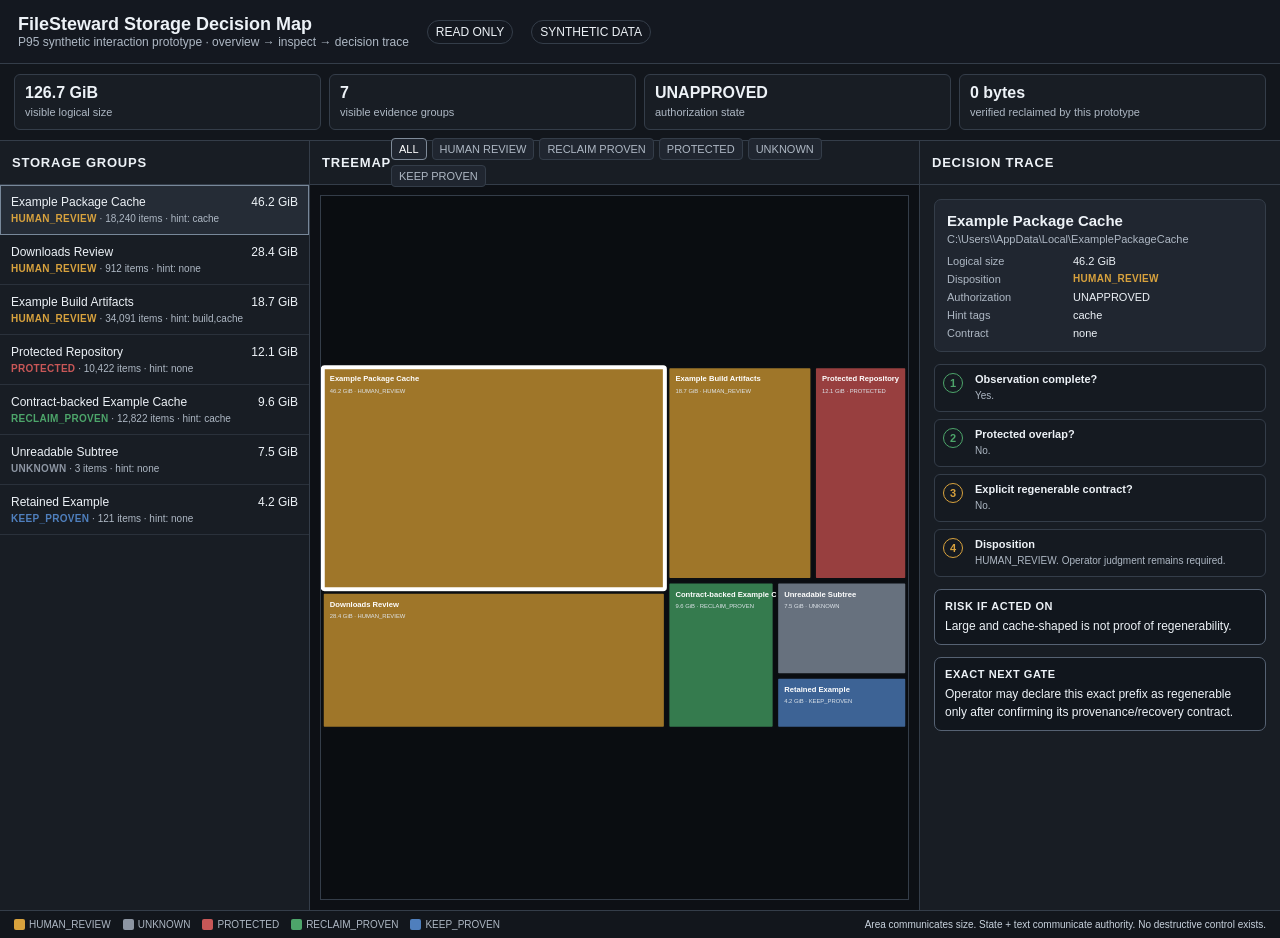
==== docs/program/storage-reclaim-visualization-prototype.html @ 6a645ec7 "prototype: add synthetic storage decision map" ====
<!doctype html>
<html lang="en">
<head>
<meta charset="utf-8">
<meta name="viewport" content="width=device-width,initial-scale=1">
<title>FileSteward Storage Decision Map — Synthetic P95 Prototype</title>
<style>
:root{
  font-family:Segoe UI,Arial,sans-serif;
  color-scheme:dark;
  --bg:#101318;--panel:#181d24;--panel2:#202630;--line:#343d49;--text:#edf2f7;--muted:#aeb8c4;
  --review:#d8a23d;--unknown:#8d96a3;--protected:#c85757;--reclaim:#4da56a;--keep:#4f7fbd;--select:#ffffff;
}
*{box-sizing:border-box}
body{margin:0;background:var(--bg);color:var(--text)}
button{font:inherit}
.app{min-height:100vh;display:grid;grid-template-rows:auto auto 1fr auto}
header{display:flex;gap:18px;align-items:center;padding:14px 18px;border-bottom:1px solid var(--line);background:#141820}
header h1{font-size:18px;margin:0;font-weight:650}
header .sub{font-size:12px;color:var(--muted)}
.badge{display:inline-flex;align-items:center;gap:6px;padding:4px 8px;border:1px solid var(--line);border-radius:999px;font-size:12px}
.metrics{display:grid;grid-template-columns:repeat(4,minmax(120px,1fr));gap:8px;padding:10px 14px;border-bottom:1px solid var(--line);background:#12161c}
.metric{background:var(--panel);border:1px solid var(--line);padding:9px 10px;border-radius:6px}
.metric b{display:block;font-size:16px}.metric span{font-size:11px;color:var(--muted)}
.workspace{display:grid;grid-template-columns:310px minmax(420px,1fr) 360px;min-height:0}
.pane{min-width:0;min-height:0;border-right:1px solid var(--line);background:var(--panel)}
.pane:last-child{border-right:0}
.pane-head{height:44px;display:flex;align-items:center;justify-content:space-between;padding:0 12px;border-bottom:1px solid var(--line)}
.pane-head h2{font-size:13px;margin:0;text-transform:uppercase;letter-spacing:.06em}
.controls{display:flex;gap:5px;flex-wrap:wrap}
.filter{border:1px solid var(--line);background:var(--panel2);color:var(--muted);padding:4px 7px;border-radius:4px;font-size:11px;cursor:pointer}
.filter.active{color:#fff;border-color:#7f8b99}
.list{overflow:auto;height:calc(100vh - 175px)}
.row{display:grid;grid-template-columns:1fr auto;gap:8px;padding:10px 11px;border-bottom:1px solid #2a313b;cursor:pointer}
.row:hover,.row.selected{background:#252c36}.row.selected{outline:1px solid #78889a;outline-offset:-1px}
.row .name{font-size:12px;white-space:nowrap;overflow:hidden;text-overflow:ellipsis}
.row .meta{font-size:10px;color:var(--muted);margin-top:4px}
.row .size{text-align:right;font-size:12px;font-variant-numeric:tabular-nums}
.state{font-size:10px;font-weight:700;letter-spacing:.03em}
.state.HUMAN_REVIEW{color:var(--review)}.state.UNKNOWN{color:var(--unknown)}.state.PROTECTED{color:var(--protected)}
.state.RECLAIM_PROVEN{color:var(--reclaim)}.state.KEEP_PROVEN{color:var(--keep)}
.map-wrap{height:calc(100vh - 175px);padding:10px;background:#0d1015}
#treemap{width:100%;height:100%;display:block;border:1px solid var(--line);background:#0a0d11}
.node{cursor:pointer}.node rect{stroke:#0b0e12;stroke-width:2;vector-effect:non-scaling-stroke}
.node.selected rect{stroke:var(--select);stroke-width:4}
.node text{pointer-events:none;fill:white;font-size:13px;font-weight:650}
.node .tiny{font-size:10px;font-weight:400;fill:#e0e6ec}
.decision{padding:14px;overflow:auto;height:calc(100vh - 175px)}
.selected-card{border:1px solid var(--line);border-radius:7px;background:var(--panel2);padding:12px;margin-bottom:12px}
.selected-card h3{font-size:15px;margin:0 0 4px}.path{font-size:11px;color:var(--muted);word-break:break-all}
.kv{display:grid;grid-template-columns:120px 1fr;gap:6px;font-size:11px;margin-top:10px}.kv div:nth-child(odd){color:var(--muted)}
.trace{display:grid;gap:7px}.step{display:grid;grid-template-columns:24px 1fr;gap:8px;align-items:start;border:1px solid var(--line);border-radius:6px;padding:8px;background:#151a21}
.step .mark{width:20px;height:20px;border-radius:50%;display:grid;place-items:center;font-size:11px;font-weight:700;border:1px solid #596574}
.step.pass .mark{border-color:var(--reclaim);color:var(--reclaim)}
.step.stop .mark{border-color:var(--review);color:var(--review)}
.step.block .mark{border-color:var(--protected);color:var(--protected)}
.step.wait .mark{border-color:var(--unknown);color:var(--unknown)}
.step b{display:block;font-size:11px}.step span{font-size:10px;color:var(--muted)}
.next{margin-top:12px;border:1px solid #566273;border-radius:7px;padding:10px;background:#11161d}
.next b{display:block;font-size:11px;text-transform:uppercase;letter-spacing:.05em;margin-bottom:4px}.next span{font-size:12px}
.legend{display:flex;gap:12px;align-items:center;flex-wrap:wrap;padding:8px 14px;border-top:1px solid var(--line);background:#12161c;font-size:10px;color:var(--muted)}
.legend i{display:inline-block;width:11px;height:11px;border-radius:2px;margin-right:4px;vertical-align:-2px}
.notice{margin-left:auto;color:#c9d3de}
@media(max-width:1000px){.workspace{grid-template-columns:260px 1fr}.pane.decision-pane{grid-column:1/-1;border-top:1px solid var(--line)}.decision{height:auto}.map-wrap,.list{height:560px}.metrics{grid-template-columns:repeat(2,1fr)}}
</style>
</head>
<body>
<div class="app">
<header>
  <div>
    <h1>FileSteward Storage Decision Map</h1>
    <div class="sub">P95 synthetic interaction prototype · overview → inspect → decision trace</div>
  </div>
  <span class="badge">READ ONLY</span>
  <span class="badge">SYNTHETIC DATA</span>
</header>
<section class="metrics">
  <div class="metric"><b id="visibleSize">0 GiB</b><span>visible logical size</span></div>
  <div class="metric"><b id="visibleItems">0</b><span>visible evidence groups</span></div>
  <div class="metric"><b>UNAPPROVED</b><span>authorization state</span></div>
  <div class="metric"><b>0 bytes</b><span>verified reclaimed by this prototype</span></div>
</section>
<main class="workspace">
  <section class="pane">
    <div class="pane-head"><h2>Storage groups</h2></div>
    <div id="list" class="list"></div>
  </section>

  <section class="pane">
    <div class="pane-head">
      <h2>Treemap</h2>
      <div id="filters" class="controls"></div>
    </div>
    <div class="map-wrap"><svg id="treemap" viewBox="0 0 1000 620" role="img" aria-label="Synthetic FileSteward storage treemap"></svg></div>
  </section>

  <section class="pane decision-pane">
    <div class="pane-head"><h2>Decision trace</h2></div>
    <div id="decision" class="decision"></div>
  </section>
</main>
<footer class="legend">
  <span><i style="background:var(--review)"></i>HUMAN_REVIEW</span>
  <span><i style="background:var(--unknown)"></i>UNKNOWN</span>
  <span><i style="background:var(--protected)"></i>PROTECTED</span>
  <span><i style="background:var(--reclaim)"></i>RECLAIM_PROVEN</span>
  <span><i style="background:var(--keep)"></i>KEEP_PROVEN</span>
  <span class="notice">Area communicates size. State + text communicate authority. No destructive control exists.</span>
</footer>
</div>
<script>
const DATA = [
 {id:"pkg",name:"Example Package Cache",path:"C:\\Users\\<profile>\\AppData\\Local\\ExamplePackageCache",gib:46.2,items:18240,state:"HUMAN_REVIEW",auth:"UNAPPROVED",hint:"cache",scan:"COMPLETE",protection:"UNRELATED",contract:null,risk:"Large and cache-shaped is not proof of regenerability.",next:"Operator may declare this exact prefix as regenerable only after confirming its provenance/recovery contract."},
 {id:"downloads",name:"Downloads Review",path:"C:\\Users\\<profile>\\Downloads",gib:28.4,items:912,state:"HUMAN_REVIEW",auth:"UNAPPROVED",hint:"none",scan:"COMPLETE",protection:"UNRELATED",contract:null,risk:"Personal meaning is unknown; size is not deletion authority.",next:"Inspect or classify deliberately. Do not create a broad regenerable contract."},
 {id:"build",name:"Example Build Artifacts",path:"C:\\Users\\<profile>\\dev\\example-project\\.cache",gib:18.7,items:34091,state:"HUMAN_REVIEW",auth:"UNAPPROVED",hint:"build,cache",scan:"COMPLETE",protection:"UNRELATED",contract:null,risk:"Appears generated, but FileSteward requires an explicit regenerability contract.",next:"Confirm exact build/cache semantics, then optionally declare only this precise prefix."},
 {id:"protected",name:"Protected Repository",path:"C:\\Users\\<profile>\\dev\\protected-project",gib:12.1,items:10422,state:"PROTECTED",auth:"UNAPPROVED",hint:"none",scan:"COMPLETE",protection:"SELF",contract:null,risk:"Protected overlap prohibits automated reclaim.",next:"No reclaim action. Protection wins over size and hints."},
 {id:"reclaim",name:"Contract-backed Example Cache",path:"C:\\ProgramData\\ExampleTool\\RegenerableCache",gib:9.6,items:12822,state:"RECLAIM_PROVEN",auth:"UNAPPROVED",hint:"cache",scan:"COMPLETE",protection:"UNRELATED",contract:"example-contract-1",risk:"Evidence supports reclaim, but authorization is still absent.",next:"Review the exact manifest/run/row set. A later approval artifact would be a separate gate."},
 {id:"unknown",name:"Unreadable Subtree",path:"C:\\ExampleRestricted",gib:7.5,items:3,state:"UNKNOWN",auth:"UNAPPROVED",hint:"none",scan:"INCOMPLETE",protection:"UNRELATED",contract:null,risk:"Observation is incomplete; acting could remove unseen content.",next:"Resolve the observation gap or leave untouched."},
 {id:"keep",name:"Retained Example",path:"C:\\ProgramData\\ExampleTool\\RequiredData",gib:4.2,items:121,state:"KEEP_PROVEN",auth:"UNAPPROVED",hint:"none",scan:"COMPLETE",protection:"UNRELATED",contract:"example-contract-keep",risk:"Affirmative evidence says retain.",next:"No reclaim action."}
];

const COLORS={HUMAN_REVIEW:"#9f7629",UNKNOWN:"#67717e",PROTECTED:"#983f3f",RECLAIM_PROVEN:"#357b4e",KEEP_PROVEN:"#3d6395"};
let active="ALL";
let selectedId=DATA[0].id;

function fmt(n){return n.toFixed(1)+" GiB"}

function layout(items,x,y,w,h){
  if(!items.length) return [];
  if(items.length===1) return [{...items[0],x,y,w,h}];
  const total=items.reduce((s,a)=>s+a.gib,0);
  let acc=0,cut=1,best=Infinity;
  for(let i=1;i<items.length;i++){
    acc+=items[i-1].gib;
    const d=Math.abs(total/2-acc);
    if(d<best){best=d;cut=i}
  }
  const left=items.slice(0,cut),right=items.slice(cut);
  const leftTotal=left.reduce((s,a)=>s+a.gib,0);
  const ratio=leftTotal/total;
  if(w>=h){
    const w1=w*ratio;
    return [...layout(left,x,y,w1,h),...layout(right,x+w1,y,w-w1,h)];
  }
  const h1=h*ratio;
  return [...layout(left,x,y,w,h1),...layout(right,x,y+h1,w,h-h1)];
}

function visible(){return DATA.filter(d=>active==="ALL"||d.state===active)}

function gateSteps(d){
  if(d.scan!=="COMPLETE") return [
    ["pass","1","Observation complete?","No — scan evidence is incomplete."],
    ["wait","2","Disposition","UNKNOWN. Stop before contract or action."]
  ];
  if(d.protection!=="UNRELATED") return [
    ["pass","1","Observation complete?","Yes."],
    ["block","2","Protected overlap?","Yes — "+d.protection+"."],
    ["block","3","Disposition","PROTECTED. Protection wins."]
  ];
  if(d.state==="KEEP_PROVEN") return [
    ["pass","1","Observation complete?","Yes."],
    ["pass","2","Protected overlap?","No."],
    ["pass","3","Retention evidence?","Yes."],
    ["stop","4","Disposition","KEEP_PROVEN. No reclaim action."]
  ];
  if(!d.contract) return [
    ["pass","1","Observation complete?","Yes."],
    ["pass","2","Protected overlap?","No."],
    ["stop","3","Explicit regenerable contract?","No."],
    ["stop","4","Disposition","HUMAN_REVIEW. Operator judgment remains required."]
  ];
  if(d.state==="RECLAIM_PROVEN") return [
    ["pass","1","Observation complete?","Yes."],
    ["pass","2","Protected overlap?","No."],
    ["pass","3","Explicit regenerable contract?","Yes — "+d.contract+"."],
    ["pass","4","Provenance/recoverability + challenge?","Sustained by synthetic example evidence."],
    ["pass","5","Evidence disposition","RECLAIM_PROVEN."],
    ["stop","6","Operator approval bound to run/manifest/rows?","No — authorization remains UNAPPROVED."],
    ["wait","7","Apply","Unavailable in the current MVP."]
  ];
  return [["stop","1","Disposition",d.state]];
}

function renderFilters(){
  const states=["ALL","HUMAN_REVIEW","RECLAIM_PROVEN","PROTECTED","UNKNOWN","KEEP_PROVEN"];
  document.getElementById("filters").innerHTML=states.map(s=>`<button class="filter ${active===s?"active":""}" data-state="${s}">${s.replace("_"," ")}</button>`).join("");
  document.querySelectorAll(".filter").forEach(b=>b.onclick=()=>{active=b.dataset.state;if(!visible().some(d=>d.id===selectedId))selectedId=visible()[0]?.id||null;render()});
}

function renderList(){
  const items=[...visible()].sort((a,b)=>b.gib-a.gib);
  document.getElementById("list").innerHTML=items.map(d=>`
    <div class="row ${d.id===selectedId?"selected":""}" data-id="${d.id}">
      <div><div class="name">${d.name}</div><div class="meta"><span class="state ${d.state}">${d.state}</span> · ${d.items.toLocaleString()} items · hint: ${d.hint}</div></div>
      <div class="size">${fmt(d.gib)}</div>
    </div>`).join("");
  document.querySelectorAll(".row").forEach(r=>r.onclick=()=>{selectedId=r.dataset.id;render()});
}

function renderMap(){
  const items=[...visible()].sort((a,b)=>b.gib-a.gib);
  const laid=layout(items,0,0,1000,620);
  const svg=document.getElementById("treemap");
  svg.innerHTML=laid.map(d=>{
    const pad=3,x=d.x+pad,y=d.y+pad,w=Math.max(0,d.w-pad*2),h=Math.max(0,d.h-pad*2);
    const label=w>150&&h>70?`<text x="${x+12}" y="${y+24}">${d.name}</text><text class="tiny" x="${x+12}" y="${y+43}">${fmt(d.gib)} · ${d.state}</text>`:"";
    return `<g class="node ${d.id===selectedId?"selected":""}" data-id="${d.id}"><rect x="${x}" y="${y}" width="${w}" height="${h}" rx="3" fill="${COLORS[d.state]}"></rect>${label}</g>`;
  }).join("");
  svg.querySelectorAll(".node").forEach(n=>n.onclick=()=>{selectedId=n.dataset.id;render()});
}

function renderDecision(){
  const d=DATA.find(x=>x.id===selectedId);
  const box=document.getElementById("decision");
  if(!d){box.innerHTML="<p>No visible item selected.</p>";return}
  const steps=gateSteps(d).map(s=>`<div class="step ${s[0]}"><div class="mark">${s[1]}</div><div><b>${s[2]}</b><span>${s[3]}</span></div></div>`).join("");
  box.innerHTML=`
    <div class="selected-card">
      <h3>${d.name}</h3><div class="path">${d.path}</div>
      <div class="kv">
        <div>Logical size</div><div>${fmt(d.gib)}</div>
        <div>Disposition</div><div class="state ${d.state}">${d.state}</div>
        <div>Authorization</div><div>${d.auth}</div>
        <div>Hint tags</div><div>${d.hint}</div>
        <div>Contract</div><div>${d.contract||"none"}</div>
      </div>
    </div>
    <div class="trace">${steps}</div>
    <div class="next"><b>Risk if acted on</b><span>${d.risk}</span></div>
    <div class="next"><b>Exact next gate</b><span>${d.next}</span></div>
  `;
}

function renderMetrics(){
  const items=visible();
  document.getElementById("visibleSize").textContent=fmt(items.reduce((s,a)=>s+a.gib,0));
  document.getElementById("visibleItems").textContent=items.length;
}

function render(){renderFilters();renderList();renderMap();renderDecision();renderMetrics()}
render();
</script>
</body>
</html>
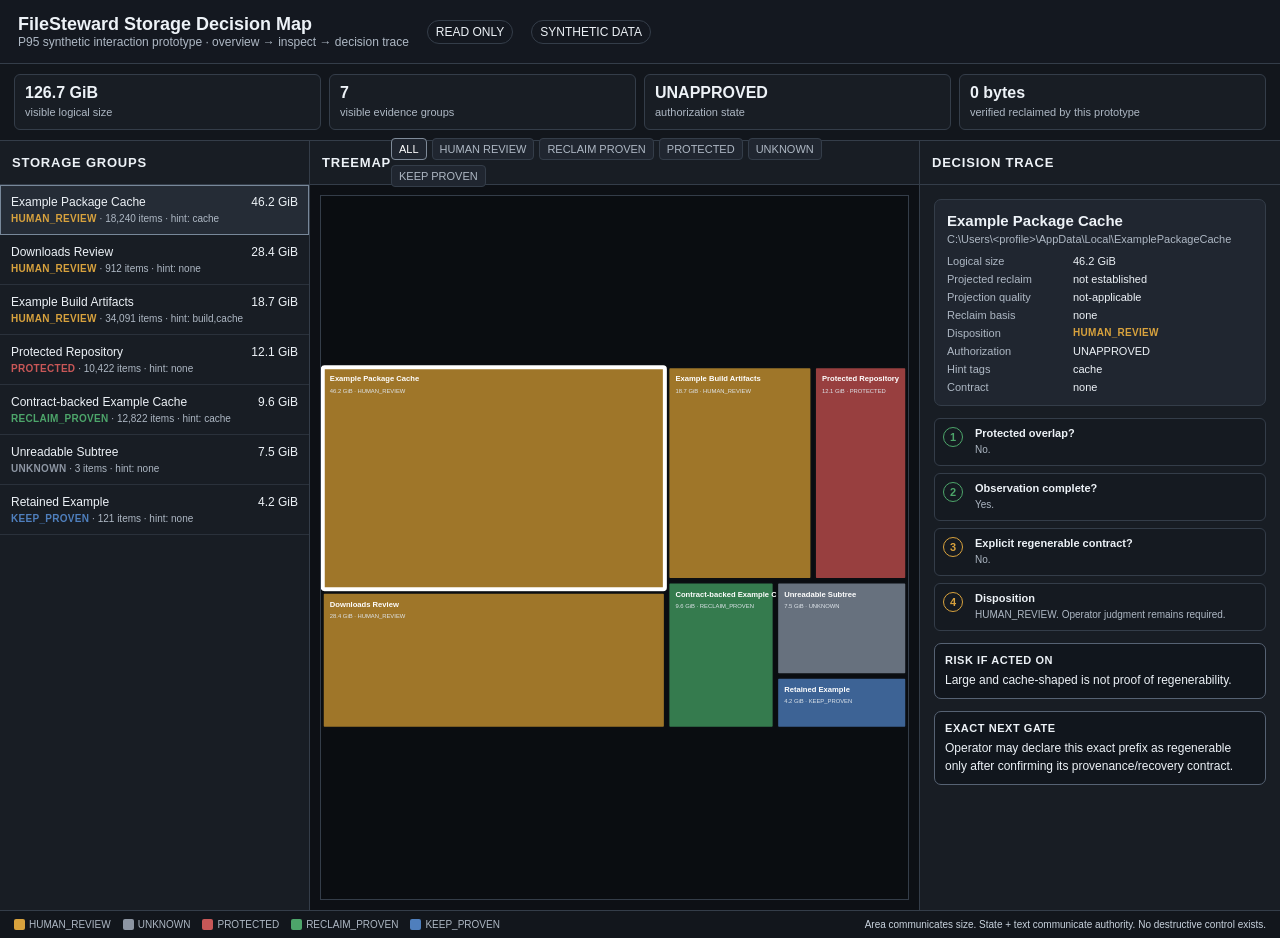
==== commit 704bb587: "prototype: harden accessibility, rendering, and gate semantics" ====
--- a/docs/program/storage-reclaim-visualization-prototype.html
+++ b/docs/program/storage-reclaim-visualization-prototype.html
@@ -32,7 +32,7 @@
 .filter.active{color:#fff;border-color:#7f8b99}
 .list{overflow:auto;height:calc(100vh - 175px)}
 .row{display:grid;grid-template-columns:1fr auto;gap:8px;padding:10px 11px;border-bottom:1px solid #2a313b;cursor:pointer}
-.row:hover,.row.selected{background:#252c36}.row.selected{outline:1px solid #78889a;outline-offset:-1px}
+.row:hover,.row.selected{background:#252c36}.row.selected{outline:1px solid #78889a;outline-offset:-1px}.row:focus-visible,.node:focus-visible{outline:3px solid #fff;outline-offset:-3px}
 .row .name{font-size:12px;white-space:nowrap;overflow:hidden;text-overflow:ellipsis}
 .row .meta{font-size:10px;color:var(--muted);margin-top:4px}
 .row .size{text-align:right;font-size:12px;font-variant-numeric:tabular-nums}
@@ -61,7 +61,7 @@
 .legend{display:flex;gap:12px;align-items:center;flex-wrap:wrap;padding:8px 14px;border-top:1px solid var(--line);background:#12161c;font-size:10px;color:var(--muted)}
 .legend i{display:inline-block;width:11px;height:11px;border-radius:2px;margin-right:4px;vertical-align:-2px}
 .notice{margin-left:auto;color:#c9d3de}
-@media(max-width:1000px){.workspace{grid-template-columns:260px 1fr}.pane.decision-pane{grid-column:1/-1;border-top:1px solid var(--line)}.decision{height:auto}.map-wrap,.list{height:560px}.metrics{grid-template-columns:repeat(2,1fr)}}
+@media(max-width:1180px){.workspace{grid-template-columns:260px 1fr}.pane.decision-pane{grid-column:1/-1;border-top:1px solid var(--line)}.decision{height:auto}.map-wrap,.list{height:560px}.metrics{grid-template-columns:repeat(2,1fr)}}
 </style>
 </head>
 <body>
@@ -114,12 +114,17 @@
  {id:"downloads",name:"Downloads Review",path:"C:\\Users\\<profile>\\Downloads",gib:28.4,items:912,state:"HUMAN_REVIEW",auth:"UNAPPROVED",hint:"none",scan:"COMPLETE",protection:"UNRELATED",contract:null,risk:"Personal meaning is unknown; size is not deletion authority.",next:"Inspect or classify deliberately. Do not create a broad regenerable contract."},
  {id:"build",name:"Example Build Artifacts",path:"C:\\Users\\<profile>\\dev\\example-project\\.cache",gib:18.7,items:34091,state:"HUMAN_REVIEW",auth:"UNAPPROVED",hint:"build,cache",scan:"COMPLETE",protection:"UNRELATED",contract:null,risk:"Appears generated, but FileSteward requires an explicit regenerability contract.",next:"Confirm exact build/cache semantics, then optionally declare only this precise prefix."},
  {id:"protected",name:"Protected Repository",path:"C:\\Users\\<profile>\\dev\\protected-project",gib:12.1,items:10422,state:"PROTECTED",auth:"UNAPPROVED",hint:"none",scan:"COMPLETE",protection:"SELF",contract:null,risk:"Protected overlap prohibits automated reclaim.",next:"No reclaim action. Protection wins over size and hints."},
- {id:"reclaim",name:"Contract-backed Example Cache",path:"C:\\ProgramData\\ExampleTool\\RegenerableCache",gib:9.6,items:12822,state:"RECLAIM_PROVEN",auth:"UNAPPROVED",hint:"cache",scan:"COMPLETE",protection:"UNRELATED",contract:"example-contract-1",risk:"Evidence supports reclaim, but authorization is still absent.",next:"Review the exact manifest/run/row set. A later approval artifact would be a separate gate."},
+ {id:"reclaim",name:"Contract-backed Example Cache",path:"C:\\ProgramData\\ExampleTool\\RegenerableCache",gib:9.6,items:12822,state:"RECLAIM_PROVEN",auth:"UNAPPROVED",hint:"cache",scan:"COMPLETE",protection:"UNRELATED",contract:"example-contract-1",projectedReclaimGiB:8.9,reclaimBasis:"synthetic contract-backed example",projectionQuality:"estimate-logical",risk:"Evidence supports reclaim, but authorization is still absent.",next:"Review the exact manifest/run/row set. A later approval artifact would be a separate gate."},
  {id:"unknown",name:"Unreadable Subtree",path:"C:\\ExampleRestricted",gib:7.5,items:3,state:"UNKNOWN",auth:"UNAPPROVED",hint:"none",scan:"INCOMPLETE",protection:"UNRELATED",contract:null,risk:"Observation is incomplete; acting could remove unseen content.",next:"Resolve the observation gap or leave untouched."},
  {id:"keep",name:"Retained Example",path:"C:\\ProgramData\\ExampleTool\\RequiredData",gib:4.2,items:121,state:"KEEP_PROVEN",auth:"UNAPPROVED",hint:"none",scan:"COMPLETE",protection:"UNRELATED",contract:"example-contract-keep",risk:"Affirmative evidence says retain.",next:"No reclaim action."}
 ];
 
 const COLORS={HUMAN_REVIEW:"#9f7629",UNKNOWN:"#67717e",PROTECTED:"#983f3f",RECLAIM_PROVEN:"#357b4e",KEEP_PROVEN:"#3d6395"};
+const esc = (value) => String(value ?? "").replace(/[&<>"']/g, ch => ({"&":"&amp;","<":"&lt;",">":"&gt;",'"':"&quot;","'":"&#39;"}[ch]));
+const activateSelection = (id) => { selectedId=id; render(); };
+const keyActivate = (event,id) => {
+  if(event.key==="Enter" || event.key===" "){ event.preventDefault(); activateSelection(id); }
+};
 let active="ALL";
 let selectedId=DATA[0].id;
 
@@ -149,30 +154,34 @@
 function visible(){return DATA.filter(d=>active==="ALL"||d.state===active)}
 
 function gateSteps(d){
+  if(d.protection==="SELF" || d.protection==="DESCENDANT") return [
+    ["block","1","Protected overlap?","Yes — "+d.protection+"."],
+    ["block","2","Disposition","PROTECTED. Protection wins."]
+  ];
+  if(d.protection==="ANCESTOR") return [
+    ["stop","1","Protected subtree contained?","Yes — ancestor must be decomposed."],
+    ["stop","2","Disposition","HUMAN_REVIEW. Whole-directory action is prohibited."]
+  ];
   if(d.scan!=="COMPLETE") return [
-    ["pass","1","Observation complete?","No — scan evidence is incomplete."],
-    ["wait","2","Disposition","UNKNOWN. Stop before contract or action."]
-  ];
-  if(d.protection!=="UNRELATED") return [
-    ["pass","1","Observation complete?","Yes."],
-    ["block","2","Protected overlap?","Yes — "+d.protection+"."],
-    ["block","3","Disposition","PROTECTED. Protection wins."]
+    ["pass","1","Protected overlap?","No."],
+    ["wait","2","Observation complete?","No — scan evidence is incomplete."],
+    ["wait","3","Disposition","UNKNOWN. Stop before contract or action."]
   ];
   if(d.state==="KEEP_PROVEN") return [
-    ["pass","1","Observation complete?","Yes."],
-    ["pass","2","Protected overlap?","No."],
+    ["pass","1","Protected overlap?","No."],
+    ["pass","2","Observation complete?","Yes."],
     ["pass","3","Retention evidence?","Yes."],
     ["stop","4","Disposition","KEEP_PROVEN. No reclaim action."]
   ];
   if(!d.contract) return [
-    ["pass","1","Observation complete?","Yes."],
-    ["pass","2","Protected overlap?","No."],
+    ["pass","1","Protected overlap?","No."],
+    ["pass","2","Observation complete?","Yes."],
     ["stop","3","Explicit regenerable contract?","No."],
     ["stop","4","Disposition","HUMAN_REVIEW. Operator judgment remains required."]
   ];
   if(d.state==="RECLAIM_PROVEN") return [
-    ["pass","1","Observation complete?","Yes."],
-    ["pass","2","Protected overlap?","No."],
+    ["pass","1","Protected overlap?","No."],
+    ["pass","2","Observation complete?","Yes."],
     ["pass","3","Explicit regenerable contract?","Yes — "+d.contract+"."],
     ["pass","4","Provenance/recoverability + challenge?","Sustained by synthetic example evidence."],
     ["pass","5","Evidence disposition","RECLAIM_PROVEN."],
@@ -191,11 +200,14 @@
 function renderList(){
   const items=[...visible()].sort((a,b)=>b.gib-a.gib);
   document.getElementById("list").innerHTML=items.map(d=>`
-    <div class="row ${d.id===selectedId?"selected":""}" data-id="${d.id}">
-      <div><div class="name">${d.name}</div><div class="meta"><span class="state ${d.state}">${d.state}</span> · ${d.items.toLocaleString()} items · hint: ${d.hint}</div></div>
+    <div class="row ${d.id===selectedId?"selected":""}" data-id="${esc(d.id)}" role="button" tabindex="0" aria-label="${esc(d.name)} ${esc(d.state)} ${fmt(d.gib)}">
+      <div><div class="name">${esc(d.name)}</div><div class="meta"><span class="state ${esc(d.state)}">${esc(d.state)}</span> · ${d.items.toLocaleString()} items · hint: ${esc(d.hint)}</div></div>
       <div class="size">${fmt(d.gib)}</div>
     </div>`).join("");
-  document.querySelectorAll(".row").forEach(r=>r.onclick=()=>{selectedId=r.dataset.id;render()});
+  document.querySelectorAll(".row").forEach(r=>{
+    r.onclick=()=>activateSelection(r.dataset.id);
+    r.onkeydown=(event)=>keyActivate(event,r.dataset.id);
+  });
 }
 
 function renderMap(){
@@ -204,31 +216,37 @@
   const svg=document.getElementById("treemap");
   svg.innerHTML=laid.map(d=>{
     const pad=3,x=d.x+pad,y=d.y+pad,w=Math.max(0,d.w-pad*2),h=Math.max(0,d.h-pad*2);
-    const label=w>150&&h>70?`<text x="${x+12}" y="${y+24}">${d.name}</text><text class="tiny" x="${x+12}" y="${y+43}">${fmt(d.gib)} · ${d.state}</text>`:"";
-    return `<g class="node ${d.id===selectedId?"selected":""}" data-id="${d.id}"><rect x="${x}" y="${y}" width="${w}" height="${h}" rx="3" fill="${COLORS[d.state]}"></rect>${label}</g>`;
+    const label=w>150&&h>70?`<text x="${x+12}" y="${y+24}">${esc(d.name)}</text><text class="tiny" x="${x+12}" y="${y+43}">${fmt(d.gib)} · ${esc(d.state)}</text>`:"";
+    return `<g class="node ${d.id===selectedId?"selected":""}" data-id="${esc(d.id)}" role="button" tabindex="0" aria-label="${esc(d.name)} ${esc(d.state)} ${fmt(d.gib)}"><rect x="${x}" y="${y}" width="${w}" height="${h}" rx="3" fill="${COLORS[d.state]}"></rect>${label}</g>`;
   }).join("");
-  svg.querySelectorAll(".node").forEach(n=>n.onclick=()=>{selectedId=n.dataset.id;render()});
+  svg.querySelectorAll(".node").forEach(n=>{
+    n.onclick=()=>activateSelection(n.dataset.id);
+    n.onkeydown=(event)=>keyActivate(event,n.dataset.id);
+  });
 }
 
 function renderDecision(){
   const d=DATA.find(x=>x.id===selectedId);
   const box=document.getElementById("decision");
   if(!d){box.innerHTML="<p>No visible item selected.</p>";return}
-  const steps=gateSteps(d).map(s=>`<div class="step ${s[0]}"><div class="mark">${s[1]}</div><div><b>${s[2]}</b><span>${s[3]}</span></div></div>`).join("");
+  const steps=gateSteps(d).map(s=>`<div class="step ${esc(s[0])}"><div class="mark">${esc(s[1])}</div><div><b>${esc(s[2])}</b><span>${esc(s[3])}</span></div></div>`).join("");
   box.innerHTML=`
     <div class="selected-card">
-      <h3>${d.name}</h3><div class="path">${d.path}</div>
+      <h3>${esc(d.name)}</h3><div class="path">${esc(d.path)}</div>
       <div class="kv">
         <div>Logical size</div><div>${fmt(d.gib)}</div>
-        <div>Disposition</div><div class="state ${d.state}">${d.state}</div>
-        <div>Authorization</div><div>${d.auth}</div>
-        <div>Hint tags</div><div>${d.hint}</div>
-        <div>Contract</div><div>${d.contract||"none"}</div>
+        <div>Projected reclaim</div><div>${d.projectedReclaimGiB==null?"not established":fmt(d.projectedReclaimGiB)}</div>
+        <div>Projection quality</div><div>${esc(d.projectionQuality||"not-applicable")}</div>
+        <div>Reclaim basis</div><div>${esc(d.reclaimBasis||"none")}</div>
+        <div>Disposition</div><div class="state ${esc(d.state)}">${esc(d.state)}</div>
+        <div>Authorization</div><div>${esc(d.auth)}</div>
+        <div>Hint tags</div><div>${esc(d.hint)}</div>
+        <div>Contract</div><div>${esc(d.contract||"none")}</div>
       </div>
     </div>
     <div class="trace">${steps}</div>
-    <div class="next"><b>Risk if acted on</b><span>${d.risk}</span></div>
-    <div class="next"><b>Exact next gate</b><span>${d.next}</span></div>
+    <div class="next"><b>Risk if acted on</b><span>${esc(d.risk)}</span></div>
+    <div class="next"><b>Exact next gate</b><span>${esc(d.next)}</span></div>
   `;
 }
 
